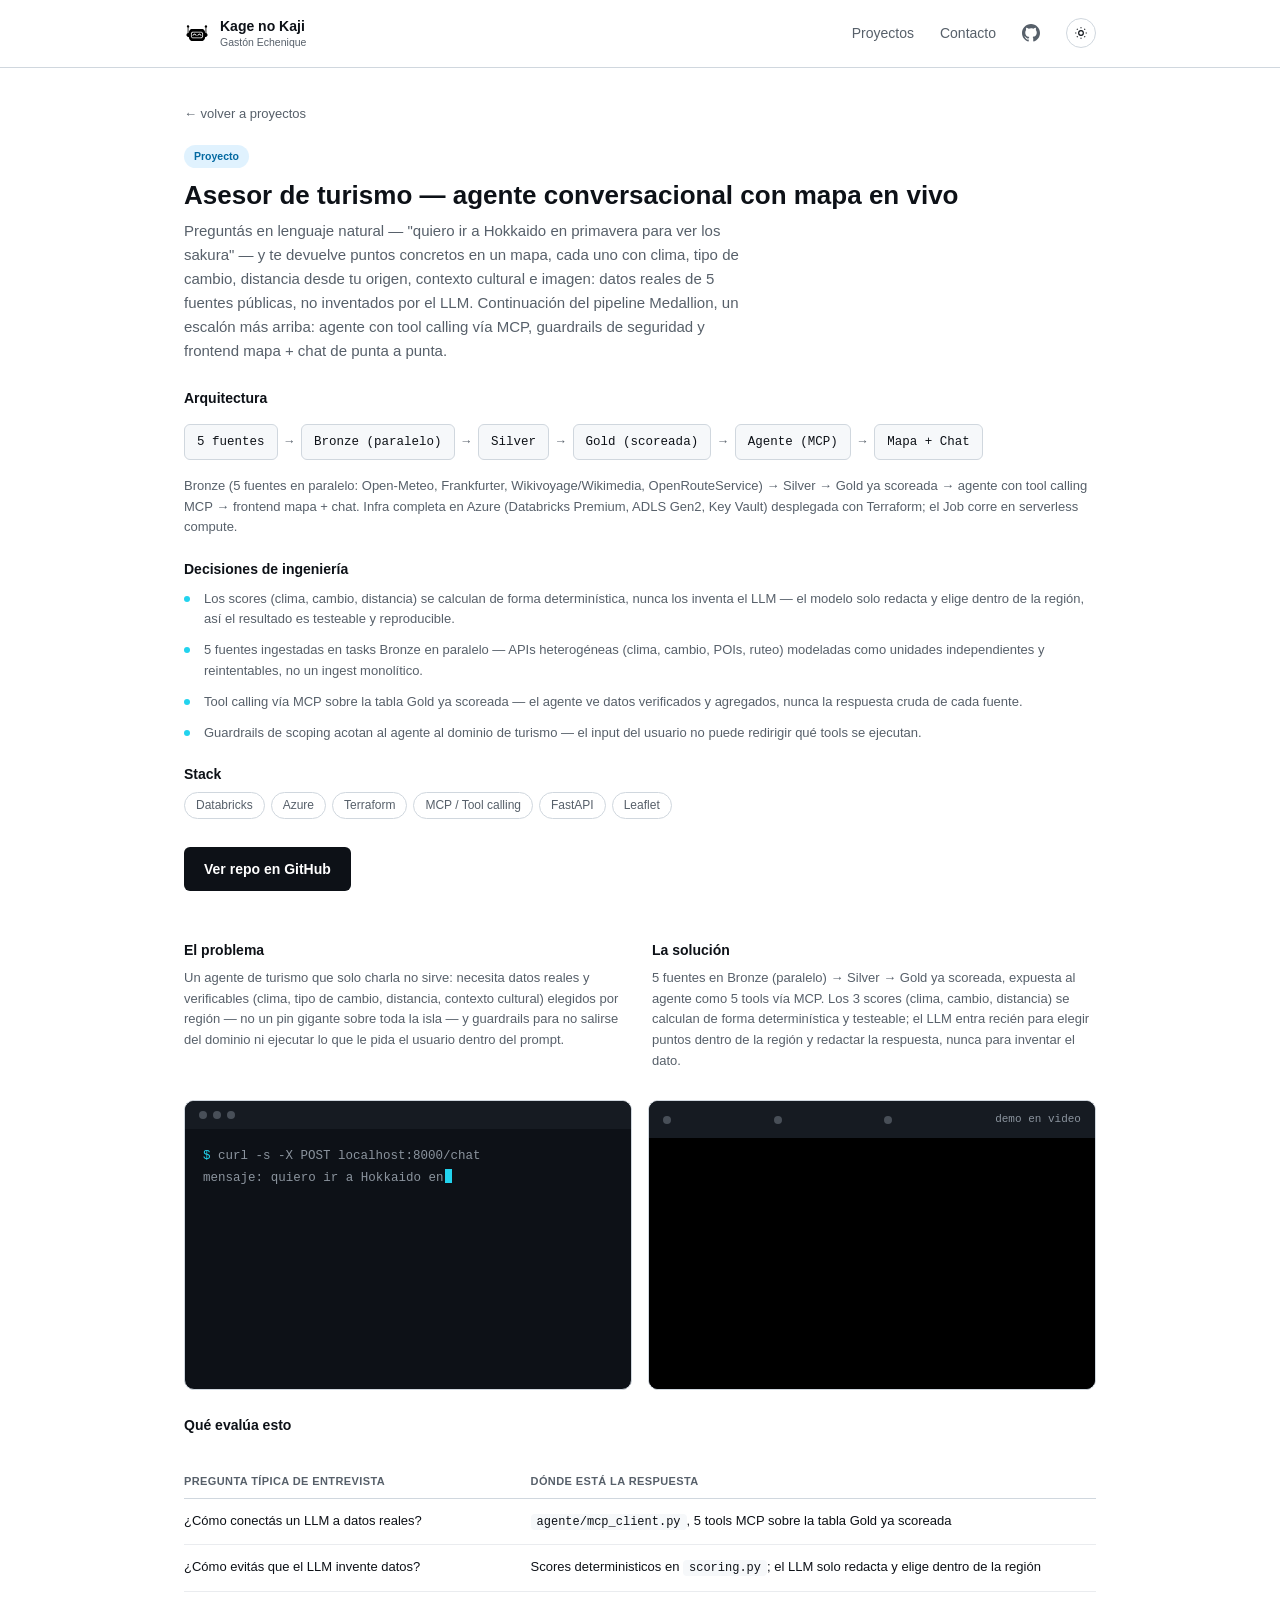
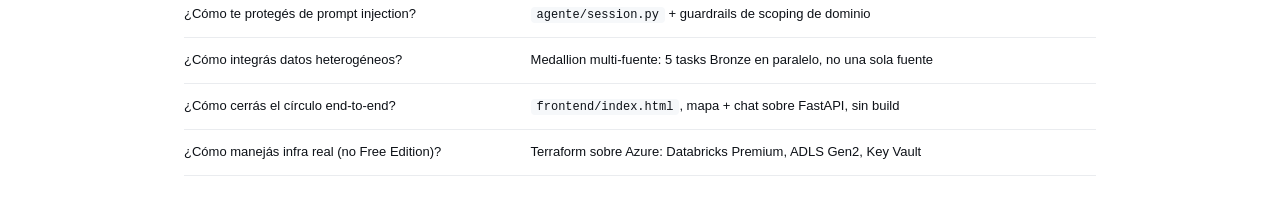
==== proyectos/asesor-turismo.html @ 5ed3f64a "update" ====
<!doctype html>
<html lang="es">
<head>
<meta charset="utf-8">
<title>Asesor de turismo — Azure Databricks — Kage no Kaji</title>
<meta name="viewport" content="width=device-width, initial-scale=1">
<link rel="stylesheet" href="../css/style.css">
</head>
<body>

<nav class="nav">
  <div class="wrap">
    <div class="brand">
      <img src="../assets/robot-icon.svg" width="26" height="26" alt="" class="icon-auto">
      <div class="brand-text">
        <span class="brand-name">Kage no Kaji</span>
        <span class="brand-sub">Gastón Echenique</span>
      </div>
    </div>
    <div class="nav-links">
      <a href="../index.html#proyectos">Proyectos</a>
      <a href="../index.html#footer">Contacto</a>
      <a class="icon-link" href="https://github.com/oechenique" target="_blank" aria-label="GitHub">
        <svg width="18" height="18" viewBox="0 0 24 24" fill="currentColor"><path d="M12 0C5.37 0 0 5.373 0 12c0 5.303 3.438 9.8 8.205 11.385.6.113.82-.258.82-.577 0-.284-.01-1.04-.015-2.04-3.338.724-4.042-1.61-4.042-1.61-.546-1.385-1.333-1.754-1.333-1.754-1.09-.744.083-.729.083-.729 1.205.084 1.84 1.237 1.84 1.237 1.07 1.834 2.807 1.304 3.492.997.108-.775.418-1.305.762-1.605-2.665-.303-5.466-1.332-5.466-5.93 0-1.31.468-2.38 1.235-3.22-.123-.303-.535-1.523.117-3.176 0 0 1.008-.322 3.3 1.23a11.5 11.5 0 013.003-.404c1.02.005 2.047.138 3.003.404 2.29-1.552 3.297-1.23 3.297-1.23.653 1.653.24 2.873.118 3.176.77.84 1.233 1.91 1.233 3.22 0 4.61-2.804 5.624-5.475 5.92.43.372.823 1.102.823 2.222 0 1.606-.014 2.898-.014 3.293 0 .32.216.694.825.576C20.565 21.795 24 17.298 24 12c0-6.627-5.373-12-12-12z"/></svg>
      </a>
      <button class="theme-toggle" id="theme-toggle" aria-label="Cambiar tema">
        <svg class="icon-sun" width="14" height="14" viewBox="0 0 24 24" fill="none" stroke="currentColor" stroke-width="2"><circle cx="12" cy="12" r="4"/><path d="M12 2v2M12 20v2M4.9 4.9l1.4 1.4M17.7 17.7l1.4 1.4M2 12h2M20 12h2M4.9 19.1l1.4-1.4M17.7 6.3l1.4-1.4"/></svg>
        <svg class="icon-moon" width="14" height="14" viewBox="0 0 24 24" fill="currentColor"><path d="M21 12.8A9 9 0 1111.2 3a7 7 0 009.8 9.8z"/></svg>
      </button>
    </div>
  </div>
</nav>

<div class="wrap" style="padding-top:8px;">

  <a class="breadcrumb" href="../index.html#proyectos">← volver a proyectos</a>

  <div>
    <span class="tag tag-cyan">Proyecto</span>
    <h1 style="font-size:26px;margin:12px 0 8px;">Asesor de turismo — agente conversacional con mapa en vivo</h1>
    <p class="sub" style="max-width:560px;">Preguntás en lenguaje natural — "quiero ir a Hokkaido en primavera para ver los sakura" — y te devuelve puntos concretos en un mapa, cada uno con clima, tipo de cambio, distancia desde tu origen, contexto cultural e imagen: datos reales de 5 fuentes públicas, no inventados por el LLM. Continuación del pipeline Medallion, un escalón más arriba: agente con tool calling vía MCP, guardrails de seguridad y frontend mapa + chat de punta a punta.</p>
  </div>

  <div class="col-title" style="margin-top:8px;">Arquitectura</div>
  <div class="flow">
    <div class="flow-step">5 fuentes</div><span class="flow-arrow">→</span>
    <div class="flow-step">Bronze (paralelo)</div><span class="flow-arrow">→</span>
    <div class="flow-step">Silver</div><span class="flow-arrow">→</span>
    <div class="flow-step">Gold (scoreada)</div><span class="flow-arrow">→</span>
    <div class="flow-step">Agente (MCP)</div><span class="flow-arrow">→</span>
    <div class="flow-step">Mapa + Chat</div>
  </div>
  <p class="col-text" style="margin-bottom:20px;">
    Bronze (5 fuentes en paralelo: Open-Meteo, Frankfurter, Wikivoyage/Wikimedia, OpenRouteService) → Silver → Gold ya scoreada → agente con tool calling MCP → frontend mapa + chat. Infra completa en Azure (Databricks Premium, ADLS Gen2, Key Vault) desplegada con Terraform; el Job corre en serverless compute.
  </p>

  <div class="col-title">Decisiones de ingeniería</div>
  <ul class="decisions">
    <li>Los scores (clima, cambio, distancia) se calculan de forma determinística, nunca los inventa el LLM — el modelo solo redacta y elige dentro de la región, así el resultado es testeable y reproducible.</li>
    <li>5 fuentes ingestadas en tasks Bronze en paralelo — APIs heterogéneas (clima, cambio, POIs, ruteo) modeladas como unidades independientes y reintentables, no un ingest monolítico.</li>
    <li>Tool calling vía MCP sobre la tabla Gold ya scoreada — el agente ve datos verificados y agregados, nunca la respuesta cruda de cada fuente.</li>
    <li>Guardrails de scoping acotan al agente al dominio de turismo — el input del usuario no puede redirigir qué tools se ejecutan.</li>
  </ul>

  <div class="col-title">Stack</div>
  <div class="badges" style="margin-top:0;">
    <span class="badge">Databricks</span>
    <span class="badge">Azure</span>
    <span class="badge">Terraform</span>
    <span class="badge">MCP / Tool calling</span>
    <span class="badge">FastAPI</span>
    <span class="badge">Leaflet</span>
  </div>

  <div class="btn-row" style="margin:0 0 48px;">
    <a class="btn btn-primary" href="https://github.com/oechenique/asesor-turismo-databricks" target="_blank">Ver repo en GitHub</a>
  </div>

  <div class="two-col">
    <div>
      <div class="col-title">El problema</div>
      <div class="col-text">Un agente de turismo que solo charla no sirve: necesita datos reales y verificables (clima, tipo de cambio, distancia, contexto cultural) elegidos por región — no un pin gigante sobre toda la isla — y guardrails para no salirse del dominio ni ejecutar lo que le pida el usuario dentro del prompt.</div>
    </div>
    <div>
      <div class="col-title">La solución</div>
      <div class="col-text">5 fuentes en Bronze (paralelo) → Silver → Gold ya scoreada, expuesta al agente como 5 tools vía MCP. Los 3 scores (clima, cambio, distancia) se calculan de forma determinística y testeable; el LLM entra recién para elegir puntos dentro de la región y redactar la respuesta, nunca para inventar el dato.</div>
    </div>
  </div>

  <div class="terminal-row">
    <div class="terminal">
      <div class="terminal-bar"><div class="dot"></div><div class="dot"></div><div class="dot"></div></div>
      <div class="terminal-body" id="project-terminal-body" data-lines='[{"text":"$ curl -s -X POST localhost:8000/chat"},{"text":"mensaje: quiero ir a Hokkaido en primavera, ver sakura"},{"text":"interpretando consulta (LLM + guardrails)... OK","cls":"ok"},{"text":"5 tools MCP: clima, cambio, distancia, cultura, imagen... OK","cls":"ok"},{"text":"scoring deterministico (clima/cambio/distancia)... OK","cls":"ok"},{"text":"map_action generado con 3 puntos en Hokkaido ✓","cls":"out"}]'></div>
    </div>
    <div class="video-window">
      <div class="terminal-bar"><div class="dot"></div><div class="dot"></div><div class="dot"></div><span class="video-window-label">demo en video</span></div>
      <div class="video-embed">
        <iframe src="https://www.youtube.com/embed/et05QU0xFeA" title="Demo — Asesor de turismo con agente conversacional" loading="lazy" allow="accelerometer; autoplay; clipboard-write; encrypted-media; gyroscope; picture-in-picture; web-share" allowfullscreen></iframe>
      </div>
    </div>
  </div>

  <div class="col-title" style="margin-top:24px;">Qué evalúa esto</div>
  <table class="evals">
    <tr><th>Pregunta típica de entrevista</th><th>Dónde está la respuesta</th></tr>
    <tr><td>¿Cómo conectás un LLM a datos reales?</td><td><code>agente/mcp_client.py</code>, 5 tools MCP sobre la tabla Gold ya scoreada</td></tr>
    <tr><td>¿Cómo evitás que el LLM invente datos?</td><td>Scores deterministicos en <code>scoring.py</code>; el LLM solo redacta y elige dentro de la región</td></tr>
    <tr><td>¿Cómo te protegés de prompt injection?</td><td><code>agente/session.py</code> + guardrails de scoping de dominio</td></tr>
    <tr><td>¿Cómo integrás datos heterogéneos?</td><td>Medallion multi-fuente: 5 tasks Bronze en paralelo, no una sola fuente</td></tr>
    <tr><td>¿Cómo cerrás el círculo end-to-end?</td><td><code>frontend/index.html</code>, mapa + chat sobre FastAPI, sin build</td></tr>
    <tr><td>¿Cómo manejás infra real (no Free Edition)?</td><td>Terraform sobre Azure: Databricks Premium, ADLS Gen2, Key Vault</td></tr>
  </table>

</div>

<script src="../js/script.js"></script>
</body>
</html>
---- css/style.css ----
:root{
  --bg:#ffffff;
  --fg:#0d1117;
  --muted:#57606a;
  --border:#d0d7de;
  --border-soft:#eaecef;
  --pillar-bg:#f6f8fa;
  --code-bg:#f6f8fa;
  --btn-bg:#0d1117;
  --btn-fg:#ffffff;
  --cyan:#22d3ee;
  --red:#dc2626;
  --dark:#0d1117;
  --dark2:#161b22;
  --green:#3fb950;
  --card-bg:#ffffff;
  --font:-apple-system,BlinkMacSystemFont,"Segoe UI",Roboto,Helvetica,Arial,sans-serif;
  --mono:"SF Mono",Consolas,"Liberation Mono",Menlo,monospace;
}

:root.dark{
  --bg:#0d1117;
  --fg:#e6edf3;
  --muted:#8b949e;
  --border:#30363d;
  --border-soft:#21262d;
  --pillar-bg:#161b22;
  --code-bg:#161b22;
  --btn-bg:#e6edf3;
  --btn-fg:#0d1117;
  --card-bg:#161b22;
}

body{transition:background-color .2s,color .2s;}

*{box-sizing:border-box;}
body{
  margin:0;
  font-family:var(--font);
  color:var(--fg);
  background:var(--bg);
  line-height:1.6;
}
a{color:inherit;text-decoration:none;}
.wrap{max-width:960px;margin:0 auto;padding:0 24px;}

/* nav */
.nav{border-bottom:1px solid var(--border);}
.nav .wrap{display:flex;align-items:center;justify-content:space-between;padding-top:18px;padding-bottom:18px;flex-wrap:wrap;row-gap:10px;}
.brand{display:flex;align-items:center;gap:10px;}
.brand-text{display:flex;flex-direction:column;line-height:1.25;}
.brand-name{font-weight:700;font-size:14px;}
.brand-sub{font-size:10.5px;color:var(--muted);font-weight:500;}
.nav-links{display:flex;align-items:center;gap:26px;font-size:14px;color:var(--muted);}
.nav-links a:hover{color:var(--fg);}
.icon-link{display:flex;align-items:center;color:var(--muted);}
.icon-link:hover{color:var(--fg);}

/* icon that needs to flip to white only in dark mode (logo, not the always-dark card icons) */
.icon-auto{transition:filter .2s;}
.dark .icon-auto{filter:brightness(0) invert(1);}

/* hero */
.hero{padding:64px 0 48px;}
.hero-grid{display:grid;grid-template-columns:1.1fr 1fr;gap:40px;align-items:center;}
.eyebrow{font-size:13px;color:var(--red);font-weight:600;}
h1{font-size:34px;font-weight:600;line-height:1.2;margin:12px 0 14px;}
.sub{color:var(--muted);font-size:15px;max-width:420px;margin:0 0 24px;}

.btn{display:inline-block;font-size:14px;font-weight:600;padding:11px 20px;border-radius:6px;cursor:pointer;}
.btn-primary{background:var(--btn-bg);color:var(--btn-fg);}
.btn-outline{border:1px solid var(--border);color:var(--fg);}
.btn-row{display:flex;gap:10px;flex-wrap:wrap;}

.theme-toggle{width:30px;height:30px;border-radius:50%;border:1px solid var(--border);background:transparent;color:var(--fg);cursor:pointer;display:flex;align-items:center;justify-content:center;flex-shrink:0;}
.icon-moon{display:none;}
.dark .icon-sun{display:none;}
.dark .icon-moon{display:block;}

.cursor{display:inline-block;width:7px;height:14px;background:var(--cyan);margin-left:1px;vertical-align:-2px;animation:blink 0.9s step-start infinite;}
@keyframes blink{50%{opacity:0;}}

/* terminal */
.terminal{background:var(--dark);border:1px solid var(--border);border-radius:10px;overflow:hidden;}
.terminal-bar{display:flex;align-items:center;gap:6px;padding:10px 14px;background:var(--dark2);}
.dot{width:8px;height:8px;border-radius:50%;background:#484f58;}
.terminal-body{padding:16px 18px;font-family:var(--mono);font-size:12.5px;line-height:1.8;color:#8b949e;overflow-x:auto;white-space:pre;}
.terminal-body .prompt{color:var(--cyan);}
.terminal-body .ok{color:var(--green);}
.terminal-body .out{color:#e6edf3;}

/* terminal + video side by side */
.terminal-row{display:grid;grid-template-columns:1fr 1fr;gap:16px;align-items:stretch;margin-bottom:0;}
.terminal-row .terminal{display:flex;flex-direction:column;}
.video-window{background:var(--dark);border:1px solid var(--border);border-radius:10px;overflow:hidden;display:flex;flex-direction:column;}
.video-window .terminal-bar{justify-content:space-between;}
.video-window-label{font-size:11px;color:#8b949e;font-family:var(--mono);}
.video-embed{position:relative;width:100%;flex:1;min-height:0;padding-top:56.25%;background:#000;}
.video-embed iframe{position:absolute;inset:0;width:100%;height:100%;border:0;}

/* pillars / what I build */
.pillars{display:grid;grid-template-columns:repeat(4,1fr);gap:12px;margin:0 0 64px;}
.pillar{border:1px solid var(--border-soft);background:var(--pillar-bg);border-radius:8px;padding:16px 14px;text-align:left;}
.pillar-title{color:var(--fg);font-size:13.5px;font-weight:600;}
.pillar-sub{color:var(--muted);font-size:11.5px;margin-top:5px;line-height:1.5;}

/* why "data foundry" */
.foundry-why{display:grid;grid-template-columns:1fr 1fr;gap:40px;align-items:center;margin:0 0 64px;}
.foundry-why-text p{color:var(--muted);font-size:14.5px;line-height:1.75;margin:10px 0 0;}

/* flow diagram (architecture) */
.flow{display:flex;flex-wrap:wrap;align-items:center;gap:8px;font-family:var(--mono);font-size:12.5px;margin:14px 0 16px;}
.flow-step{border:1px solid var(--border);background:var(--pillar-bg);border-radius:6px;padding:7px 12px;color:var(--fg);white-space:nowrap;}
.flow-arrow{color:var(--muted);}

/* engineering decisions */
.decisions{margin:8px 0 20px;padding-left:0;list-style:none;}
.decisions li{position:relative;padding-left:20px;margin-bottom:10px;font-size:13px;color:var(--muted);line-height:1.6;}
.decisions li::before{content:"";position:absolute;left:0;top:7px;width:6px;height:6px;border-radius:50%;background:var(--cyan);}

/* engineering principles */
.principles-grid{display:grid;grid-template-columns:1fr 1fr;gap:14px;margin:0 0 64px;}
.principle{border:1px solid var(--border-soft);background:var(--pillar-bg);border-radius:8px;padding:16px 18px;font-size:13px;color:var(--muted);line-height:1.6;}
.principle strong{color:var(--fg);}

/* about */
.about-grid{display:grid;grid-template-columns:1fr 1fr;gap:40px;margin-bottom:64px;align-items:start;}
.about-text{color:var(--muted);font-size:14.5px;line-height:1.75;margin:0;}
.timeline{display:flex;flex-direction:column;}
.timeline-item{position:relative;padding:0 0 20px 22px;border-left:2px solid var(--border-soft);}
.timeline-item:last-child{padding-bottom:0;border-left-color:transparent;}
.timeline-dot{position:absolute;left:-5px;top:3px;width:8px;height:8px;border-radius:50%;background:var(--cyan);}
.timeline-org{font-size:14px;font-weight:600;}
.timeline-org a:hover,.timeline-desc a:hover{color:var(--red);}
.timeline-desc a{text-decoration:underline;text-decoration-color:var(--border);text-underline-offset:2px;}
.timeline-role{font-size:12px;color:var(--red);font-weight:600;margin:2px 0 5px;}
.timeline-desc{font-size:12.5px;color:var(--muted);}

/* project cards */
.section-label{font-size:12px;color:var(--muted);text-transform:uppercase;letter-spacing:.5px;margin:0 0 14px;}
.projects-grid{display:grid;grid-template-columns:repeat(3,1fr);gap:16px;margin-bottom:64px;}
.card{background:var(--card-bg);border:1px solid var(--border);border-radius:12px;transition:border-color .15s;}
.card:hover{border-color:#9aa4ad;}
.card-body{padding:20px 18px;}
.tag{display:inline-block;font-size:10.5px;padding:3px 10px;border-radius:20px;font-weight:600;}
.tag-red{background:#fee2e2;color:var(--red);}
.tag-cyan{background:#e0f2fe;color:#0369a1;}
.card-title{font-size:14px;font-weight:600;margin:9px 0 4px;}
.card-desc{color:var(--muted);font-size:12.5px;}

/* footer */
footer{border-top:1px solid var(--border);padding:40px 0 26px;}
.footer-grid{display:grid;grid-template-columns:1.3fr 1fr 1fr;gap:24px;margin-bottom:28px;}
.footer-col-label{font-size:10.5px;letter-spacing:.5px;color:var(--muted);margin-bottom:10px;}
.footer-links{display:flex;flex-direction:column;gap:8px;font-size:13px;}
.footer-links a:hover{color:var(--red);}
.footer-bottom{border-top:1px solid var(--border);padding-top:16px;display:flex;justify-content:space-between;align-items:center;font-size:12px;color:var(--muted);flex-wrap:wrap;gap:10px;}
.social{display:flex;gap:10px;}
.social a{width:30px;height:30px;border-radius:50%;border:1px solid var(--border);display:flex;align-items:center;justify-content:center;color:var(--muted);transition:color .15s,border-color .15s;}
.social a:hover{color:var(--red);border-color:var(--red);}

/* project detail page */
.breadcrumb{font-size:13px;color:var(--muted);margin:28px 0 18px;display:inline-block;}
.badges{display:flex;gap:6px;margin:18px 0 28px;flex-wrap:wrap;}
.badge{font-size:12px;padding:3px 11px;border-radius:20px;border:1px solid var(--border);color:var(--muted);}
.two-col{display:grid;grid-template-columns:1fr 1fr;gap:24px;margin-bottom:28px;}
.col-title{font-size:14px;font-weight:600;margin-bottom:6px;}
.col-text{color:var(--muted);font-size:13px;}
table.evals{width:100%;border-collapse:collapse;font-size:13px;margin:28px 0;}
table.evals th{text-align:left;color:var(--muted);font-weight:600;font-size:11px;text-transform:uppercase;letter-spacing:.4px;padding:8px 0;border-bottom:1px solid var(--border);}
table.evals td{padding:12px 0;border-bottom:1px solid var(--border-soft);vertical-align:top;}
table.evals td:first-child{width:38%;font-weight:500;}
table.evals code{background:var(--code-bg);padding:1px 6px;border-radius:4px;font-family:var(--mono);font-size:12px;}

@media (max-width:720px){
  .hero-grid,.two-col,.terminal-row,.about-grid,.foundry-why{grid-template-columns:1fr;}
  .pillars,.principles-grid{grid-template-columns:repeat(2,1fr);}
  .projects-grid{grid-template-columns:1fr;}
  .footer-grid{grid-template-columns:1fr;}
  .about-grid{gap:28px;margin-bottom:48px;}
  .foundry-why{gap:20px;}
}

@media (max-width:480px){
  .wrap{padding:0 16px;}
  h1{font-size:26px;}
  .hero{padding:36px 0 32px;}
  .sub{font-size:14px;}
  .nav-links{gap:14px;font-size:13px;}
  .pillars{grid-template-columns:1fr;gap:8px;margin:0 0 48px;}
  .principles-grid{grid-template-columns:1fr;}
  .pillar{padding:12px 12px;}
  .pillar-title{font-size:13px;}
  .terminal-body{font-size:11px;padding:14px;}
  table.evals thead{display:none;}
  table.evals, table.evals tbody, table.evals tr, table.evals td{display:block;width:100%;}
  table.evals tr{border-bottom:1px solid var(--border-soft);padding-bottom:10px;margin-bottom:10px;}
  table.evals td{border-bottom:none;padding:2px 0;}
  table.evals td:first-child{font-weight:600;margin-bottom:2px;}
}
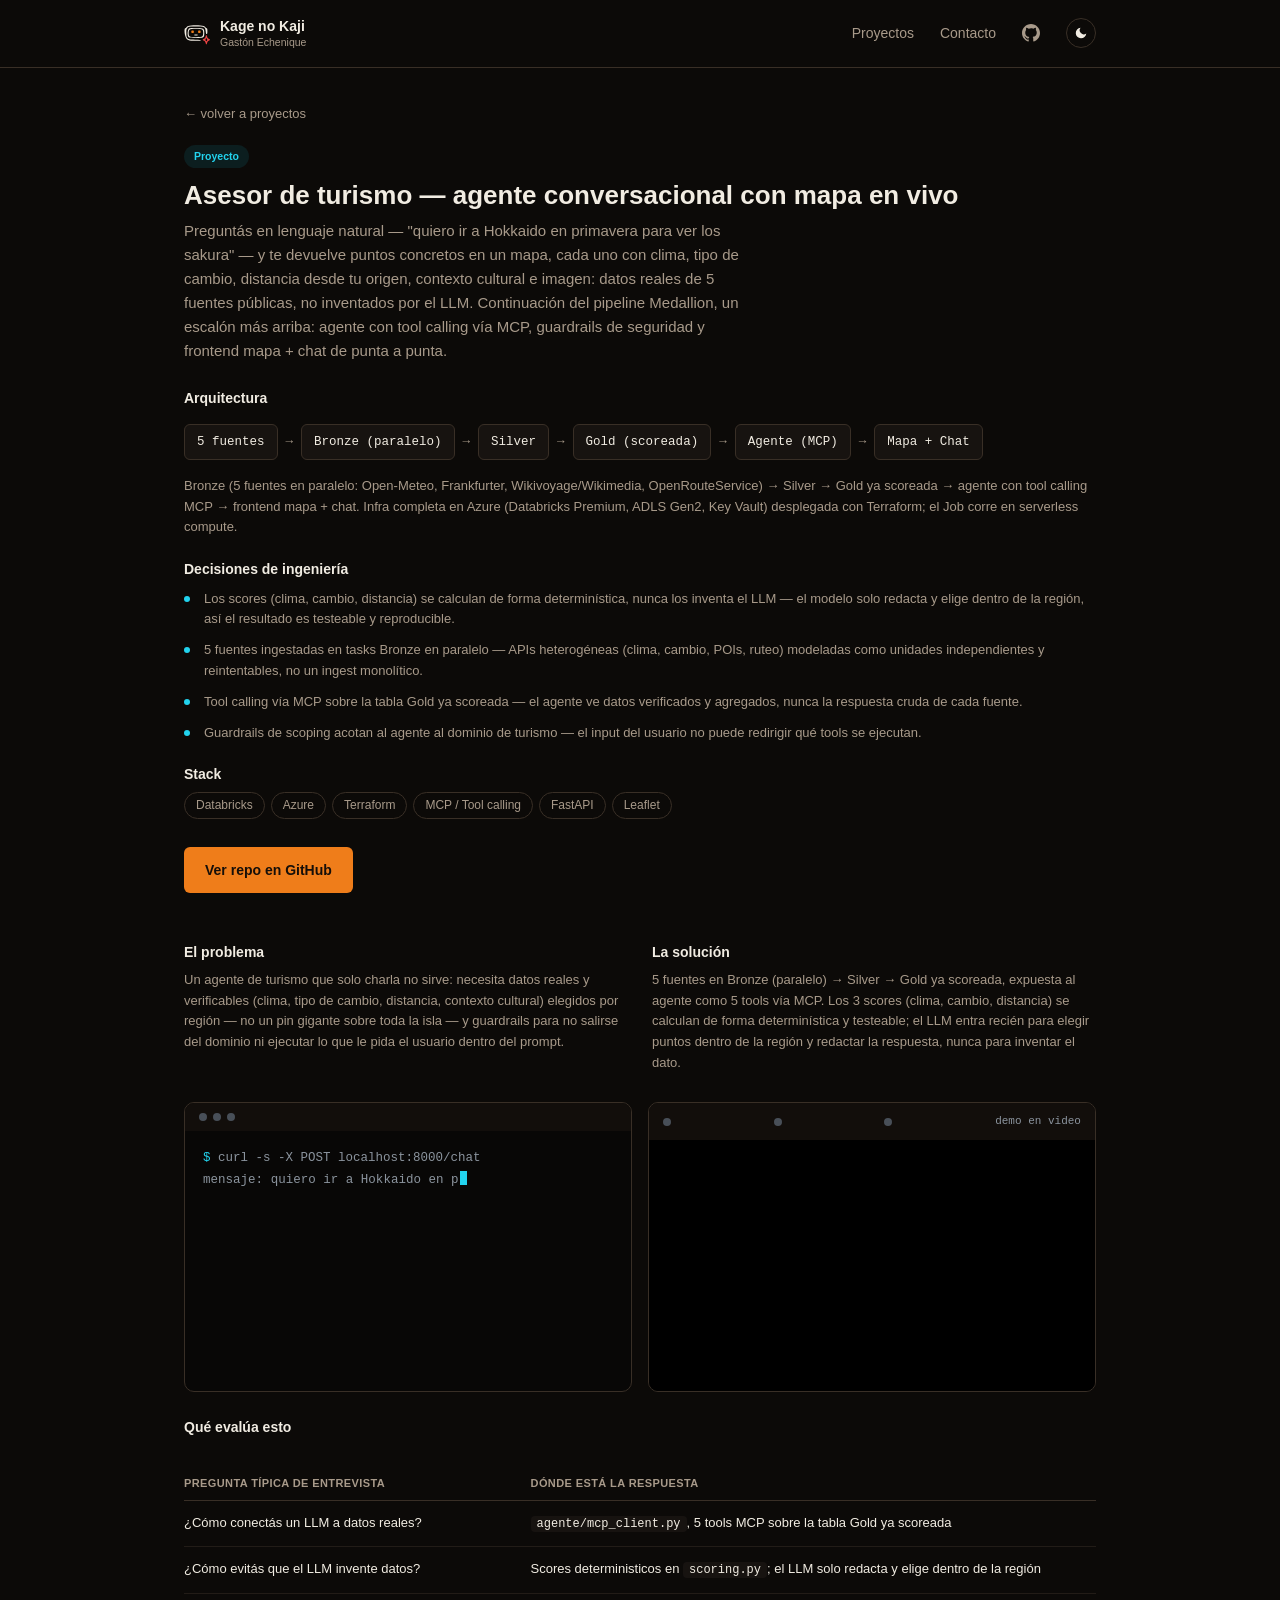
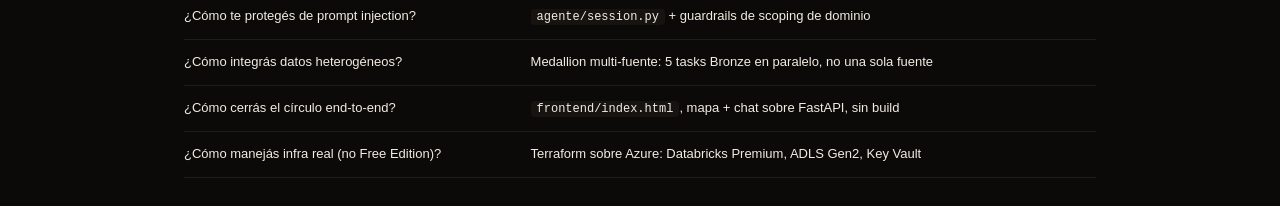
==== commit a9a947ae: "Rebrand a identidad "Carbon & Ember" para Kage no Kaji - Paleta dark-carbon por defecto con ember co" ====
--- a/proyectos/asesor-turismo.html
+++ b/proyectos/asesor-turismo.html
@@ -4,6 +4,8 @@
 <meta charset="utf-8">
 <title>Asesor de turismo — Azure Databricks — Kage no Kaji</title>
 <meta name="viewport" content="width=device-width, initial-scale=1">
+<link rel="icon" type="image/svg+xml" href="../assets/robot-icon.svg">
+<script>if(localStorage.getItem('theme')!=='light')document.documentElement.classList.add('dark');</script>
 <link rel="stylesheet" href="../css/style.css">
 </head>
 <body>
@@ -11,7 +13,7 @@
 <nav class="nav">
   <div class="wrap">
     <div class="brand">
-      <img src="../assets/robot-icon.svg" width="26" height="26" alt="" class="icon-auto">
+      <svg class="icon-auto" width="26" height="26" viewBox="0 0 50 50" aria-hidden="true"><g transform="translate(0,50) scale(0.1,-0.1)"><path fill="currentColor" d="M82 385 c-18 -8 -35 -21 -38 -30 -3 -8 -12 -15 -20 -15 -20 0 -18 -92 4 -155 24 -71 56 -85 194 -85 151 0 146 18 -7 22 -114 3 -126 5 -147 26 -20 20 -23 33 -23 102 0 69 3 82 23 102 21 22 30 23 162 23 165 0 179 -7 188 -94 3 -34 9 -51 18 -51 10 0 14 15 14 55 0 40 -4 55 -14 55 -8 0 -17 7 -20 15 -3 9 -21 22 -41 30 -47 20 -247 20 -293 0z"/><path fill="currentColor" d="M103 340 c-36 -15 -45 -142 -13 -174 7 -7 58 -11 141 -11 153 0 159 3 159 95 0 90 -7 95 -147 97 -65 2 -128 -2 -140 -7z m251 -26 c21 -21 21 -107 0 -128 -23 -23 -225 -23 -248 0 -21 21 -21 107 0 128 23 23 225 23 248 0z"/><path style="fill:var(--ember)" d="M140 275 c0 -20 5 -25 25 -25 20 0 25 5 25 25 0 20 -5 25 -25 25 -20 0 -25 -5 -25 -25z"/><path style="fill:var(--ember)" d="M270 275 c0 -20 5 -25 25 -25 20 0 25 5 25 25 0 20 -5 25 -25 25 -20 0 -25 -5 -25 -25z"/><path fill="currentColor" d="M190 210 c0 -5 18 -10 40 -10 22 0 40 5 40 10 0 6 -18 10 -40 10 -22 0 -40 -4 -40 -10z"/><path style="fill:var(--red)" d="M415 179 c-4 -18 -16 -35 -31 -41 -13 -6 -24 -14 -24 -18 0 -4 11 -12 24 -18 15 -6 27 -23 31 -41 4 -17 10 -31 15 -31 5 0 11 14 15 31 4 18 16 35 31 41 13 6 24 14 24 18 0 4 -11 12 -24 18 -15 6 -27 23 -31 41 -4 17 -10 31 -15 31 -5 0 -11 -14 -15 -31z m29 -44 c6 -17 -2 -45 -14 -45 -12 0 -20 28 -14 45 4 8 10 15 14 15 4 0 10 -7 14 -15z"/></g></svg>
       <div class="brand-text">
         <span class="brand-name">Kage no Kaji</span>
         <span class="brand-sub">Gastón Echenique</span>
--- a/css/style.css
+++ b/css/style.css
@@ -1,34 +1,41 @@
+/* "Carbon & Ember" — forge-inspired identity. Light is the secondary/optional
+   mode; dark carbon is the brand default (see js/script.js). Ember is the one
+   constant brand accent across both modes; cyan/red stay small details only. */
 :root{
-  --bg:#ffffff;
-  --fg:#0d1117;
-  --muted:#57606a;
-  --border:#d0d7de;
-  --border-soft:#eaecef;
-  --pillar-bg:#f6f8fa;
-  --code-bg:#f6f8fa;
-  --btn-bg:#0d1117;
-  --btn-fg:#ffffff;
-  --cyan:#22d3ee;
-  --red:#dc2626;
-  --dark:#0d1117;
-  --dark2:#161b22;
+  --bg:#faf6f0;
+  --fg:#211c17;
+  --muted:#6e6157;
+  --border:#ddd2c2;
+  --border-soft:#ece3d5;
+  --pillar-bg:#f2e9db;
+  --code-bg:#f2e9db;
+  --card-bg:#fffdfa;
+  --ember:#d9660c;
+  --ember-fg:#1a1410;
+  --cyan:#0e93a8;
+  --red:#c23a2b;
+  --dark:#171310;
+  --dark2:#221c17;
   --green:#3fb950;
-  --card-bg:#ffffff;
   --font:-apple-system,BlinkMacSystemFont,"Segoe UI",Roboto,Helvetica,Arial,sans-serif;
   --mono:"SF Mono",Consolas,"Liberation Mono",Menlo,monospace;
 }
 
 :root.dark{
-  --bg:#0d1117;
-  --fg:#e6edf3;
-  --muted:#8b949e;
-  --border:#30363d;
-  --border-soft:#21262d;
-  --pillar-bg:#161b22;
-  --code-bg:#161b22;
-  --btn-bg:#e6edf3;
-  --btn-fg:#0d1117;
-  --card-bg:#161b22;
+  --bg:#0c0a08;
+  --fg:#f1ece2;
+  --muted:#a89a8a;
+  --border:#392f26;
+  --border-soft:#221c17;
+  --pillar-bg:#171310;
+  --code-bg:#171310;
+  --card-bg:#141110;
+  --ember:#ef7d1a;
+  --ember-fg:#160f09;
+  --cyan:#22d3ee;
+  --red:#ef4444;
+  --dark:#080706;
+  --dark2:#120e0b;
 }
 
 body{transition:background-color .2s,color .2s;}
@@ -56,20 +63,21 @@
 .icon-link{display:flex;align-items:center;color:var(--muted);}
 .icon-link:hover{color:var(--fg);}
 
-/* icon that needs to flip to white only in dark mode (logo, not the always-dark card icons) */
-.icon-auto{transition:filter .2s;}
-.dark .icon-auto{filter:brightness(0) invert(1);}
+/* logo: head uses currentColor (adapts with --fg), eyes/antenna keep fixed brand color */
+.icon-auto{color:var(--fg);}
 
 /* hero */
 .hero{padding:64px 0 48px;}
 .hero-grid{display:grid;grid-template-columns:1.1fr 1fr;gap:40px;align-items:center;}
-.eyebrow{font-size:13px;color:var(--red);font-weight:600;}
+.eyebrow{font-size:13px;color:var(--ember);font-weight:600;letter-spacing:.2px;}
 h1{font-size:34px;font-weight:600;line-height:1.2;margin:12px 0 14px;}
 .sub{color:var(--muted);font-size:15px;max-width:420px;margin:0 0 24px;}
 
-.btn{display:inline-block;font-size:14px;font-weight:600;padding:11px 20px;border-radius:6px;cursor:pointer;}
-.btn-primary{background:var(--btn-bg);color:var(--btn-fg);}
+.btn{display:inline-block;font-size:14px;font-weight:600;padding:11px 20px;border-radius:6px;cursor:pointer;border:1px solid transparent;}
+.btn-primary{background:var(--ember);color:var(--ember-fg);}
+.btn-primary:hover{filter:brightness(1.12);}
 .btn-outline{border:1px solid var(--border);color:var(--fg);}
+.btn-outline:hover{border-color:var(--ember);color:var(--ember);}
 .btn-row{display:flex;gap:10px;flex-wrap:wrap;}
 
 .theme-toggle{width:30px;height:30px;border-radius:50%;border:1px solid var(--border);background:transparent;color:var(--fg);cursor:pointer;display:flex;align-items:center;justify-content:center;flex-shrink:0;}
@@ -134,19 +142,25 @@
 .timeline-org a:hover,.timeline-desc a:hover{color:var(--red);}
 .timeline-desc a{text-decoration:underline;text-decoration-color:var(--border);text-underline-offset:2px;}
 .timeline-role{font-size:12px;color:var(--red);font-weight:600;margin:2px 0 5px;}
-.timeline-desc{font-size:12.5px;color:var(--muted);}
+.timeline-date{font-size:11px;color:var(--muted);font-family:var(--mono);margin-top:1px;}
+.timeline-desc{font-size:12.5px;color:var(--muted);margin-top:4px;}
 
 /* project cards */
 .section-label{font-size:12px;color:var(--muted);text-transform:uppercase;letter-spacing:.5px;margin:0 0 14px;}
 .projects-grid{display:grid;grid-template-columns:repeat(3,1fr);gap:16px;margin-bottom:64px;}
 .card{background:var(--card-bg);border:1px solid var(--border);border-radius:12px;transition:border-color .15s;}
-.card:hover{border-color:#9aa4ad;}
+.card:hover{border-color:var(--ember);}
 .card-body{padding:20px 18px;}
 .tag{display:inline-block;font-size:10.5px;padding:3px 10px;border-radius:20px;font-weight:600;}
-.tag-red{background:#fee2e2;color:var(--red);}
-.tag-cyan{background:#e0f2fe;color:#0369a1;}
+.tag-red{background:rgba(194,58,43,.14);color:var(--red);}
+.tag-cyan{background:rgba(14,147,168,.14);color:var(--cyan);}
 .card-title{font-size:14px;font-weight:600;margin:9px 0 4px;}
 .card-desc{color:var(--muted);font-size:12.5px;}
+
+/* "próximamente" card: dimmed, not clickable, visually distinct from a finished case study */
+.card-soon{opacity:.55;border-style:dashed;}
+.card-soon:hover{border-color:var(--border);}
+.card-soon .tag-red{background:transparent;border:1px solid var(--red);}
 
 /* footer */
 footer{border-top:1px solid var(--border);padding:40px 0 26px;}
@@ -158,6 +172,13 @@
 .social{display:flex;gap:10px;}
 .social a{width:30px;height:30px;border-radius:50%;border:1px solid var(--border);display:flex;align-items:center;justify-content:center;color:var(--muted);transition:color .15s,border-color .15s;}
 .social a:hover{color:var(--red);border-color:var(--red);}
+
+.footer-cta{margin-top:14px;}
+.footer-cta .btn{padding:9px 16px;font-size:13px;}
+
+.footer-extra{font-size:11px;color:var(--muted);margin-top:10px;}
+.footer-extra a{color:var(--muted);text-decoration:underline;text-decoration-color:var(--border);text-underline-offset:2px;}
+.footer-extra a:hover{color:var(--cyan);text-decoration-color:var(--cyan);}
 
 /* project detail page */
 .breadcrumb{font-size:13px;color:var(--muted);margin:28px 0 18px;display:inline-block;}
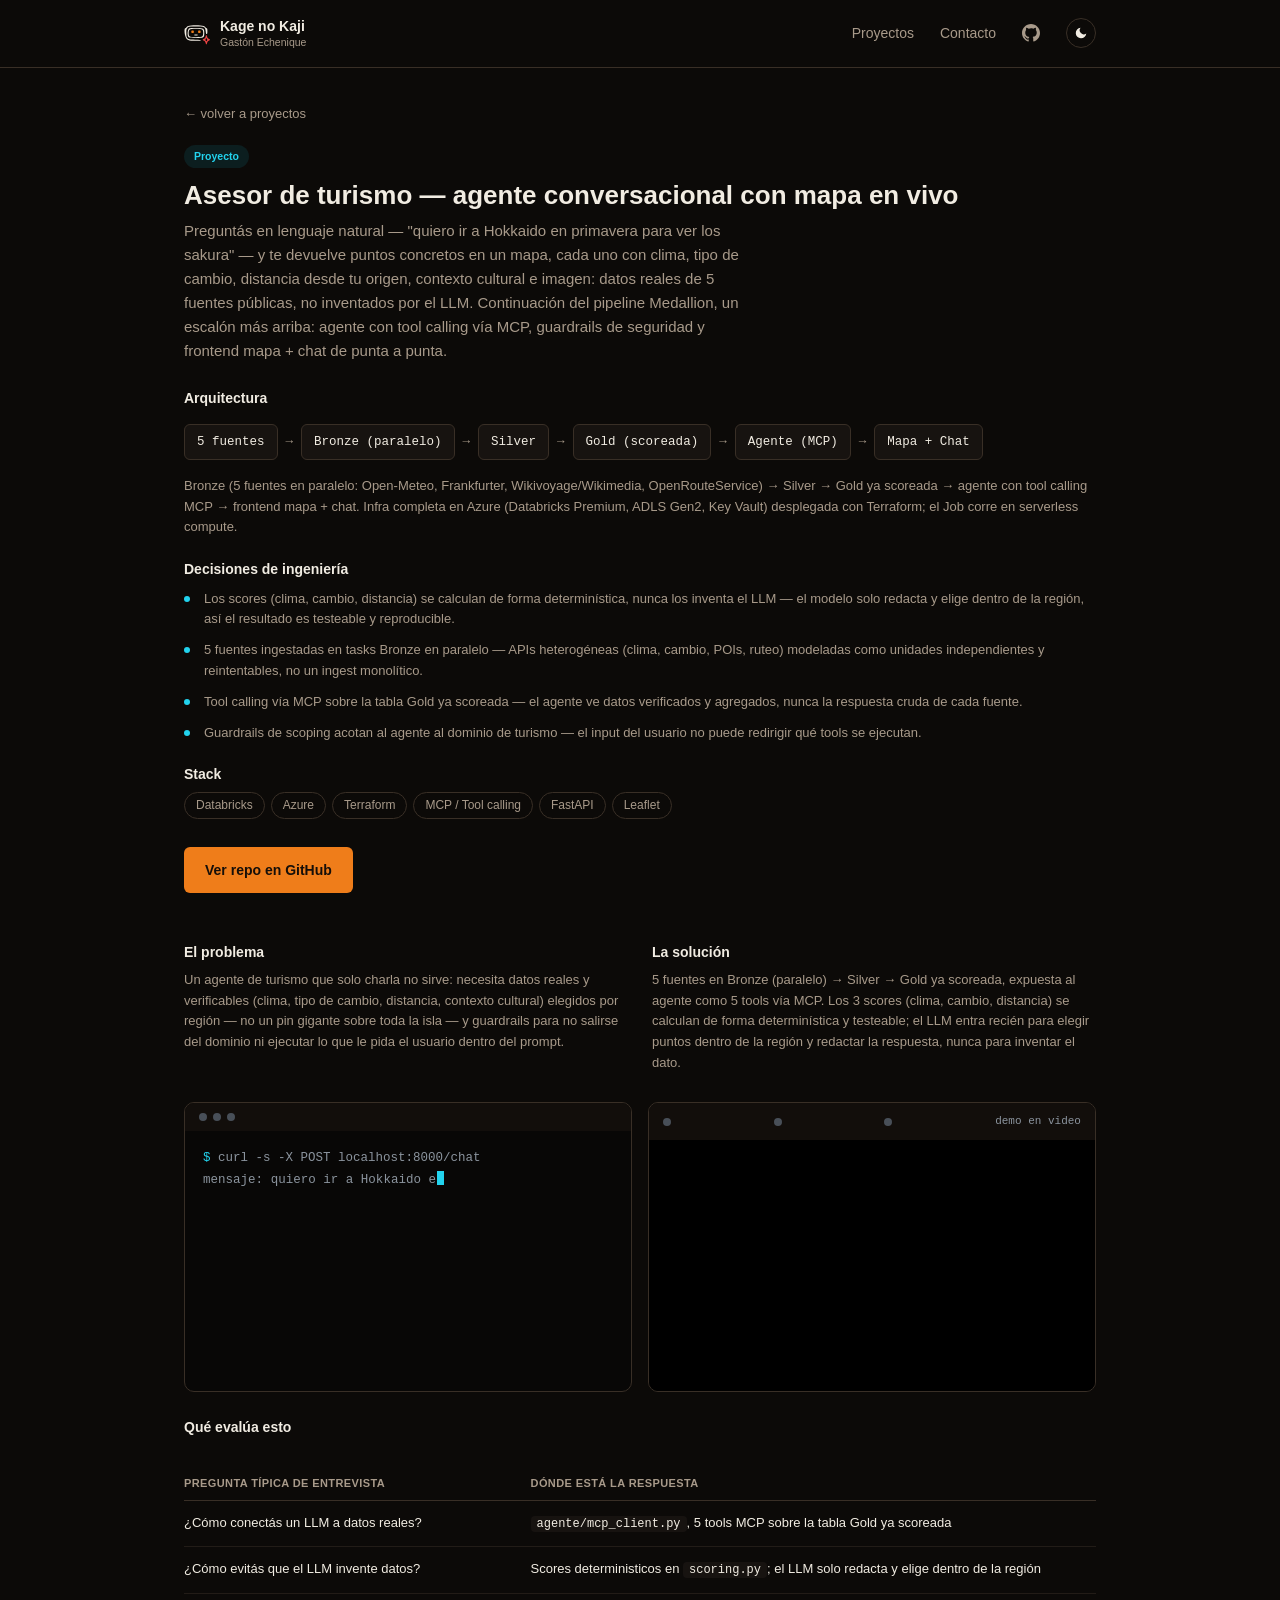
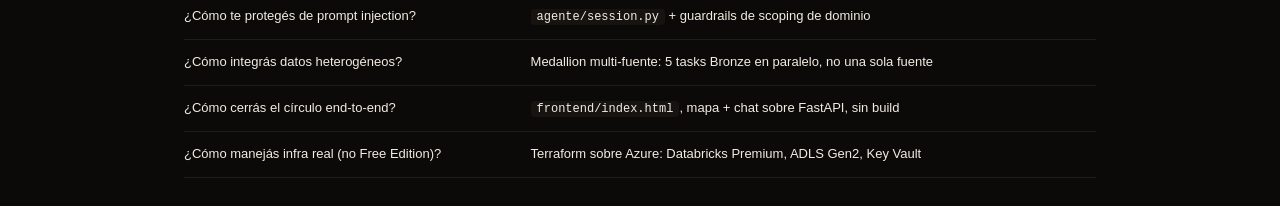
==== commit c8a7f400: "Agregar og:image con el mascota roboto para previews de link sharing Imagen 1200x630 en la identidad" ====
--- a/proyectos/asesor-turismo.html
+++ b/proyectos/asesor-turismo.html
@@ -4,6 +4,14 @@
 <meta charset="utf-8">
 <title>Asesor de turismo — Azure Databricks — Kage no Kaji</title>
 <meta name="viewport" content="width=device-width, initial-scale=1">
+<meta property="og:type" content="article">
+<meta property="og:url" content="https://the-data-foundry.vercel.app/proyectos/asesor-turismo.html">
+<meta property="og:title" content="Asesor de turismo — Azure Databricks — Kage no Kaji">
+<meta property="og:description" content="5 fuentes heterogéneas, Medallion multi-fuente, agente con tool calling + mapa en vivo.">
+<meta property="og:image" content="https://the-data-foundry.vercel.app/assets/og-image.png">
+<meta name="twitter:card" content="summary_large_image">
+<meta name="twitter:title" content="Asesor de turismo — Azure Databricks — Kage no Kaji">
+<meta name="twitter:image" content="https://the-data-foundry.vercel.app/assets/og-image.png">
 <link rel="icon" type="image/svg+xml" href="../assets/robot-icon.svg">
 <script>if(localStorage.getItem('theme')!=='light')document.documentElement.classList.add('dark');</script>
 <link rel="stylesheet" href="../css/style.css">
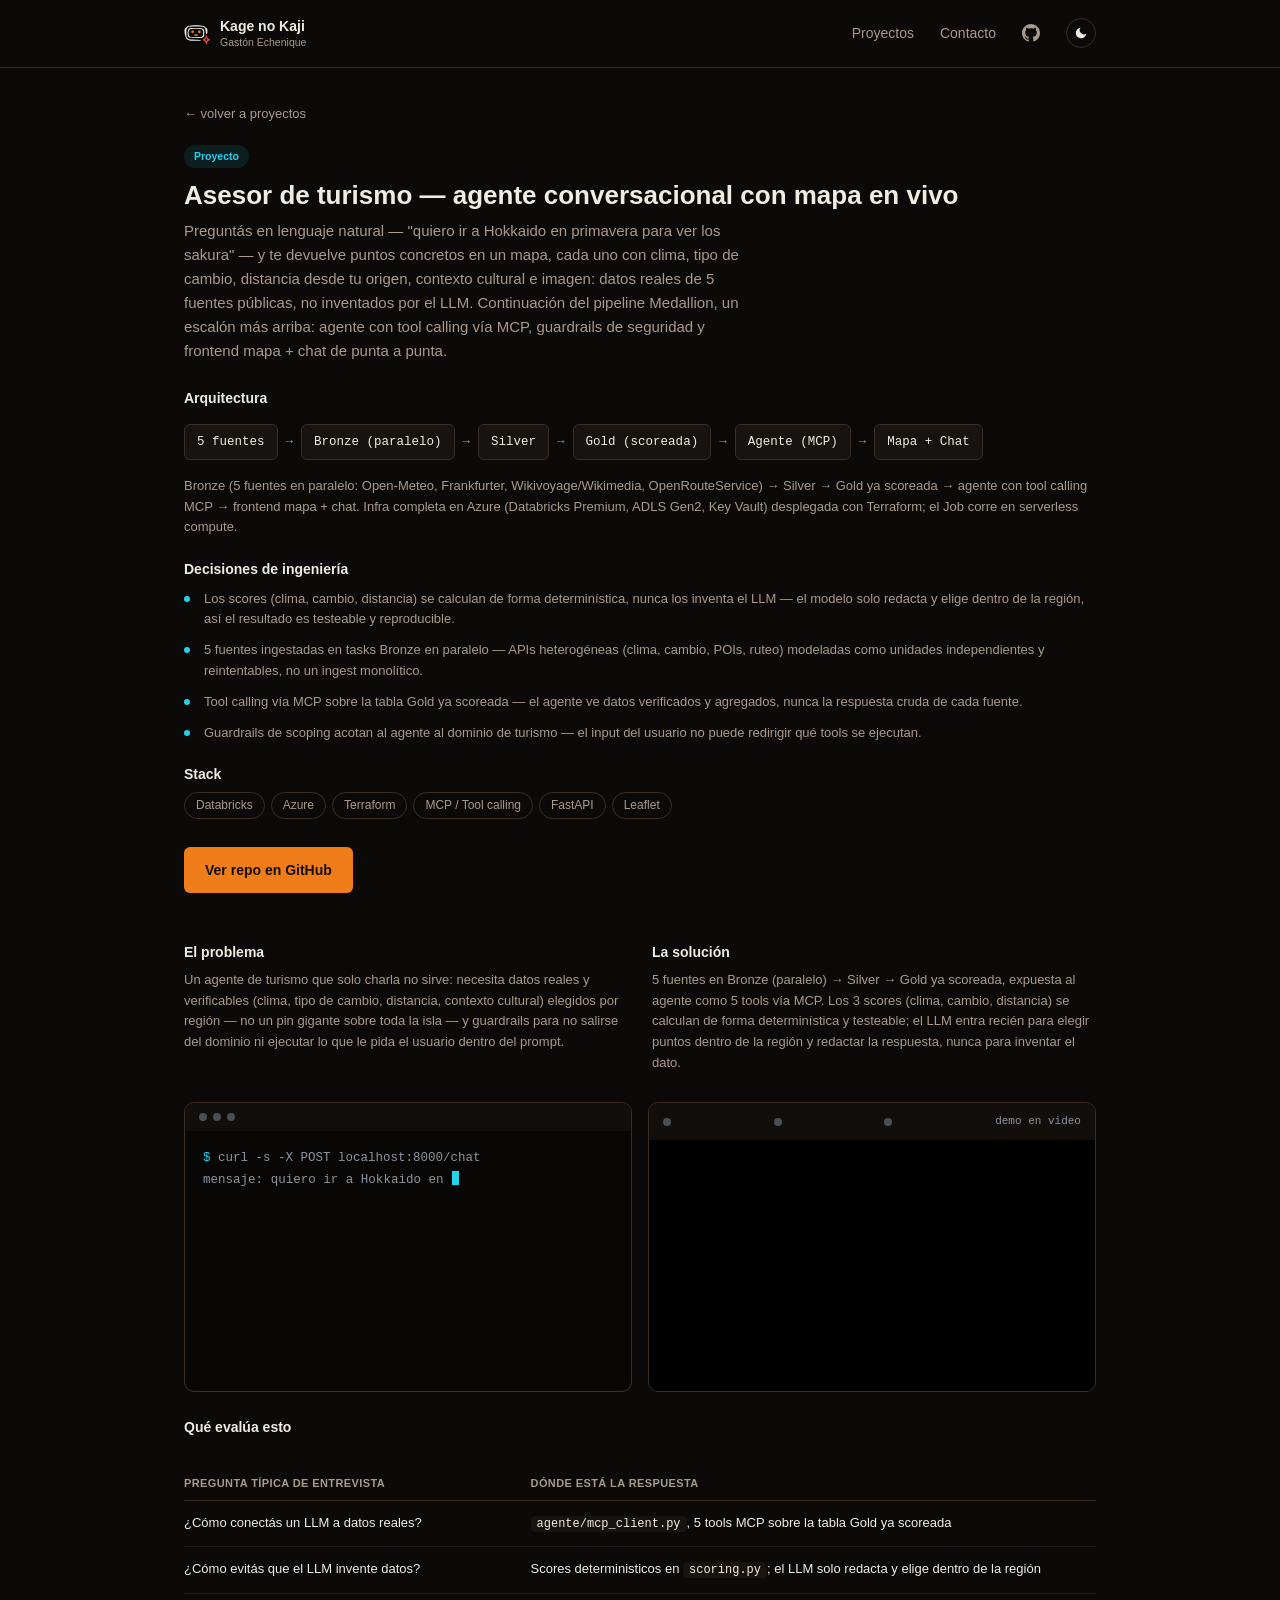
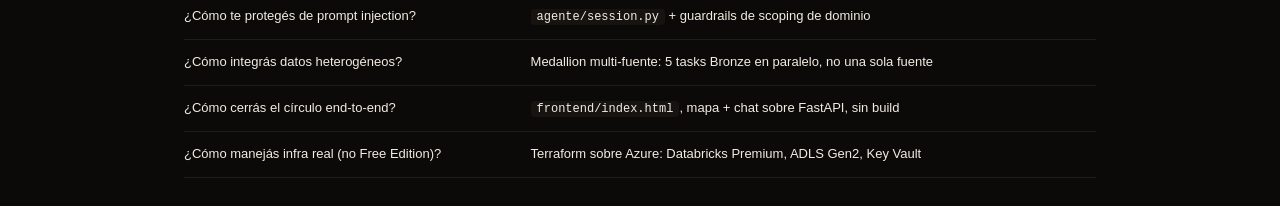
==== commit c2af475c: "Agregar meta author para el Post Inspector de LinkedIn Co-Authored-By: Claude Sonnet 5 <noreply@anth" ====
--- a/proyectos/asesor-turismo.html
+++ b/proyectos/asesor-turismo.html
@@ -2,16 +2,17 @@
 <html lang="es">
 <head>
 <meta charset="utf-8">
+<meta name="author" content="Gastón Echenique">
 <title>Asesor de turismo — Azure Databricks — Kage no Kaji</title>
 <meta name="viewport" content="width=device-width, initial-scale=1">
 <meta property="og:type" content="article">
-<meta property="og:url" content="https://the-data-foundry.vercel.app/proyectos/asesor-turismo.html">
+<meta property="og:url" content="https://gechenique-dataeng.vercel.app/proyectos/asesor-turismo.html">
 <meta property="og:title" content="Asesor de turismo — Azure Databricks — Kage no Kaji">
-<meta property="og:description" content="5 fuentes heterogéneas, Medallion multi-fuente, agente con tool calling + mapa en vivo.">
-<meta property="og:image" content="https://the-data-foundry.vercel.app/assets/og-image.png">
+<meta property="og:description" content="Agente conversacional con tool calling que combina 5 fuentes públicas heterogéneas en una arquitectura Medallion multi-fuente sobre Azure Databricks, con mapa en vivo.">
+<meta property="og:image" content="https://gechenique-dataeng.vercel.app/assets/og-image.png">
 <meta name="twitter:card" content="summary_large_image">
 <meta name="twitter:title" content="Asesor de turismo — Azure Databricks — Kage no Kaji">
-<meta name="twitter:image" content="https://the-data-foundry.vercel.app/assets/og-image.png">
+<meta name="twitter:image" content="https://gechenique-dataeng.vercel.app/assets/og-image.png">
 <link rel="icon" type="image/svg+xml" href="../assets/robot-icon.svg">
 <script>if(localStorage.getItem('theme')!=='light')document.documentElement.classList.add('dark');</script>
 <link rel="stylesheet" href="../css/style.css">
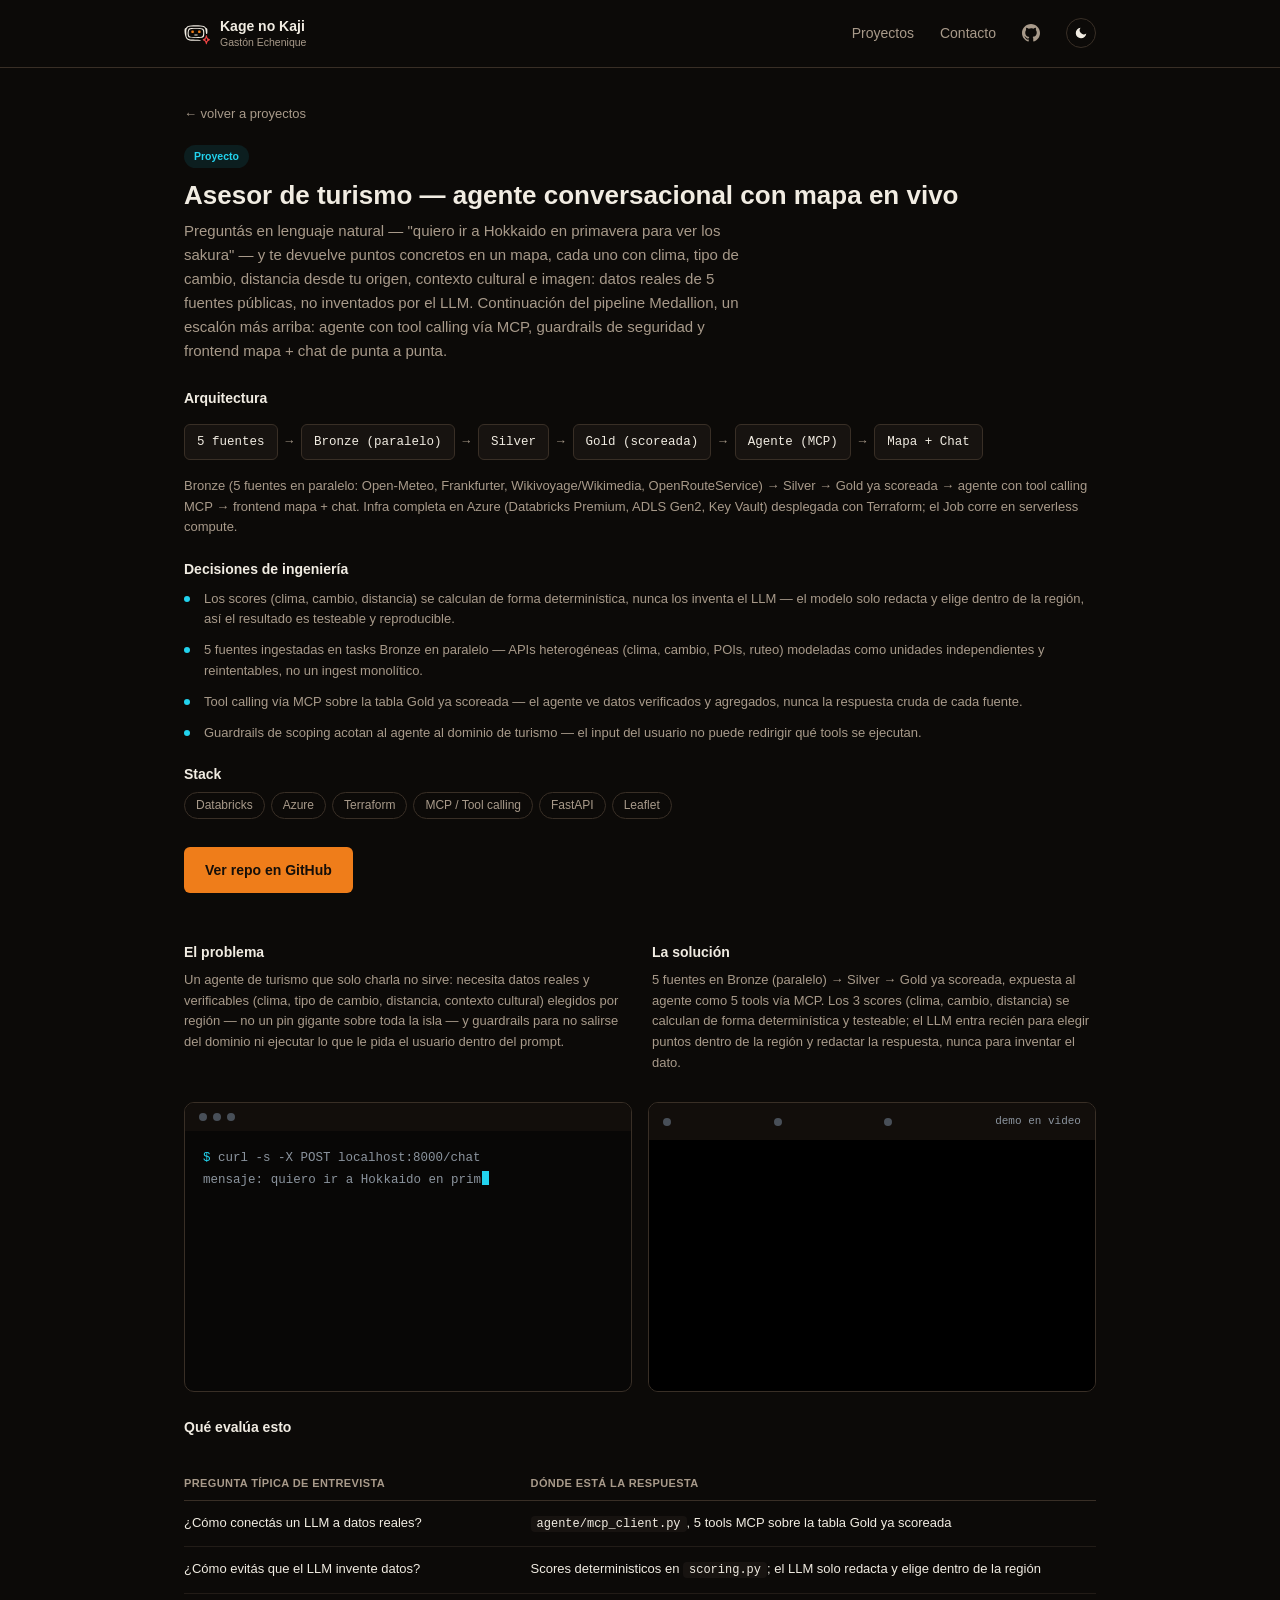
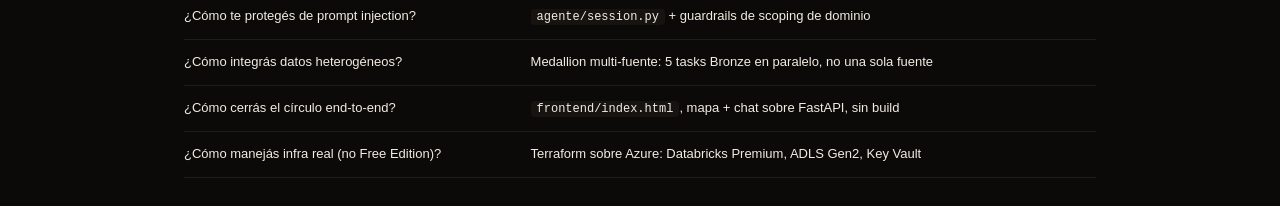
==== commit 2942058a: "Optimizar og-image y agregar cache-busting para forzar re-scrape La og-image nueva pesaba 1.9MB y no" ====
--- a/proyectos/asesor-turismo.html
+++ b/proyectos/asesor-turismo.html
@@ -9,10 +9,10 @@
 <meta property="og:url" content="https://gechenique-dataeng.vercel.app/proyectos/asesor-turismo.html">
 <meta property="og:title" content="Asesor de turismo — Azure Databricks — Kage no Kaji">
 <meta property="og:description" content="Agente conversacional con tool calling que combina 5 fuentes públicas heterogéneas en una arquitectura Medallion multi-fuente sobre Azure Databricks, con mapa en vivo.">
-<meta property="og:image" content="https://gechenique-dataeng.vercel.app/assets/og-image.png">
+<meta property="og:image" content="https://gechenique-dataeng.vercel.app/assets/og-image.jpg?v=2">
 <meta name="twitter:card" content="summary_large_image">
 <meta name="twitter:title" content="Asesor de turismo — Azure Databricks — Kage no Kaji">
-<meta name="twitter:image" content="https://gechenique-dataeng.vercel.app/assets/og-image.png">
+<meta name="twitter:image" content="https://gechenique-dataeng.vercel.app/assets/og-image.jpg?v=2">
 <link rel="icon" type="image/svg+xml" href="../assets/robot-icon.svg">
 <script>if(localStorage.getItem('theme')!=='light')document.documentElement.classList.add('dark');</script>
 <link rel="stylesheet" href="../css/style.css">
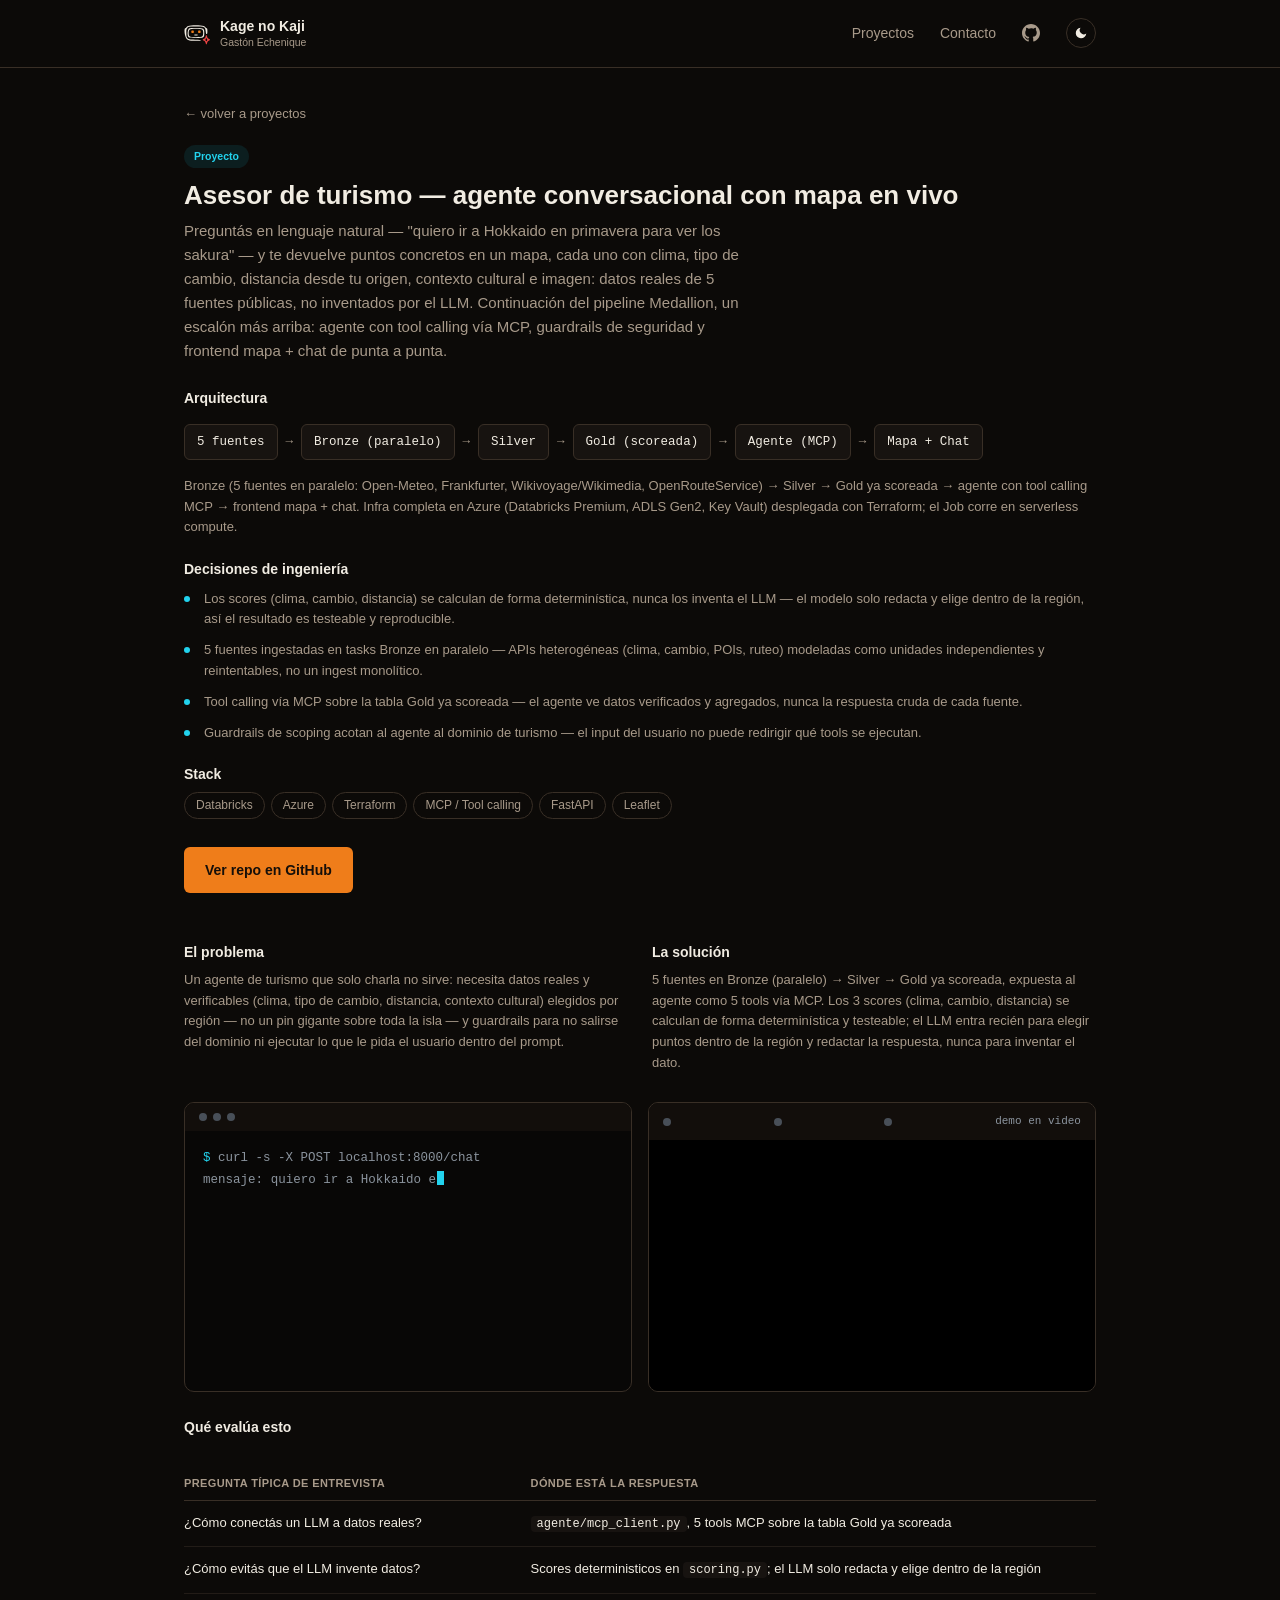
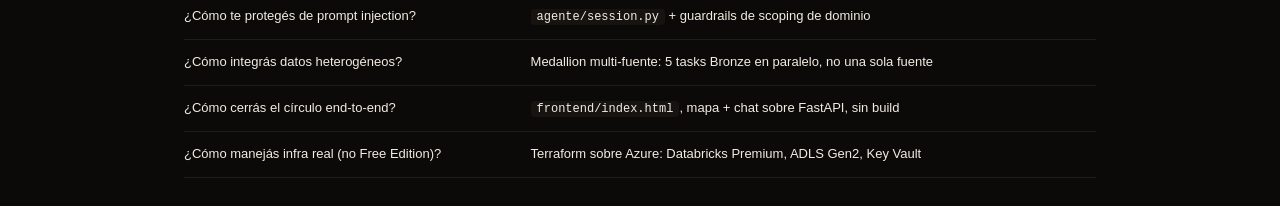
==== commit 82cef9fd: "Add Google Tag Manager to all site pages Co-Authored-By: Claude Sonnet 5 <noreply@anthropic.com>" ====
--- a/proyectos/asesor-turismo.html
+++ b/proyectos/asesor-turismo.html
@@ -1,6 +1,13 @@
 <!doctype html>
 <html lang="es">
 <head>
+<!-- Google Tag Manager -->
+<script>(function(w,d,s,l,i){w[l]=w[l]||[];w[l].push({'gtm.start':
+new Date().getTime(),event:'gtm.js'});var f=d.getElementsByTagName(s)[0],
+j=d.createElement(s),dl=l!='dataLayer'?'&l='+l:'';j.async=true;j.src=
+'https://www.googletagmanager.com/gtm.js?id='+i+dl;f.parentNode.insertBefore(j,f);
+})(window,document,'script','dataLayer','GTM-N8MQ3VTC');</script>
+<!-- End Google Tag Manager -->
 <meta charset="utf-8">
 <meta name="author" content="Gastón Echenique">
 <title>Asesor de turismo — Azure Databricks — Kage no Kaji</title>
@@ -9,15 +16,19 @@
 <meta property="og:url" content="https://gechenique-dataeng.vercel.app/proyectos/asesor-turismo.html">
 <meta property="og:title" content="Asesor de turismo — Azure Databricks — Kage no Kaji">
 <meta property="og:description" content="Agente conversacional con tool calling que combina 5 fuentes públicas heterogéneas en una arquitectura Medallion multi-fuente sobre Azure Databricks, con mapa en vivo.">
-<meta property="og:image" content="https://gechenique-dataeng.vercel.app/assets/og-image.jpg?v=2">
+<meta property="og:image" content="https://gechenique-dataeng.vercel.app/assets/og-image.png?v=3">
 <meta name="twitter:card" content="summary_large_image">
 <meta name="twitter:title" content="Asesor de turismo — Azure Databricks — Kage no Kaji">
-<meta name="twitter:image" content="https://gechenique-dataeng.vercel.app/assets/og-image.jpg?v=2">
+<meta name="twitter:image" content="https://gechenique-dataeng.vercel.app/assets/og-image.png?v=3">
 <link rel="icon" type="image/svg+xml" href="../assets/robot-icon.svg">
 <script>if(localStorage.getItem('theme')!=='light')document.documentElement.classList.add('dark');</script>
 <link rel="stylesheet" href="../css/style.css">
 </head>
 <body>
+<!-- Google Tag Manager (noscript) -->
+<noscript><iframe src="https://www.googletagmanager.com/ns.html?id=GTM-N8MQ3VTC"
+height="0" width="0" style="display:none;visibility:hidden"></iframe></noscript>
+<!-- End Google Tag Manager (noscript) -->
 
 <nav class="nav">
   <div class="wrap">
